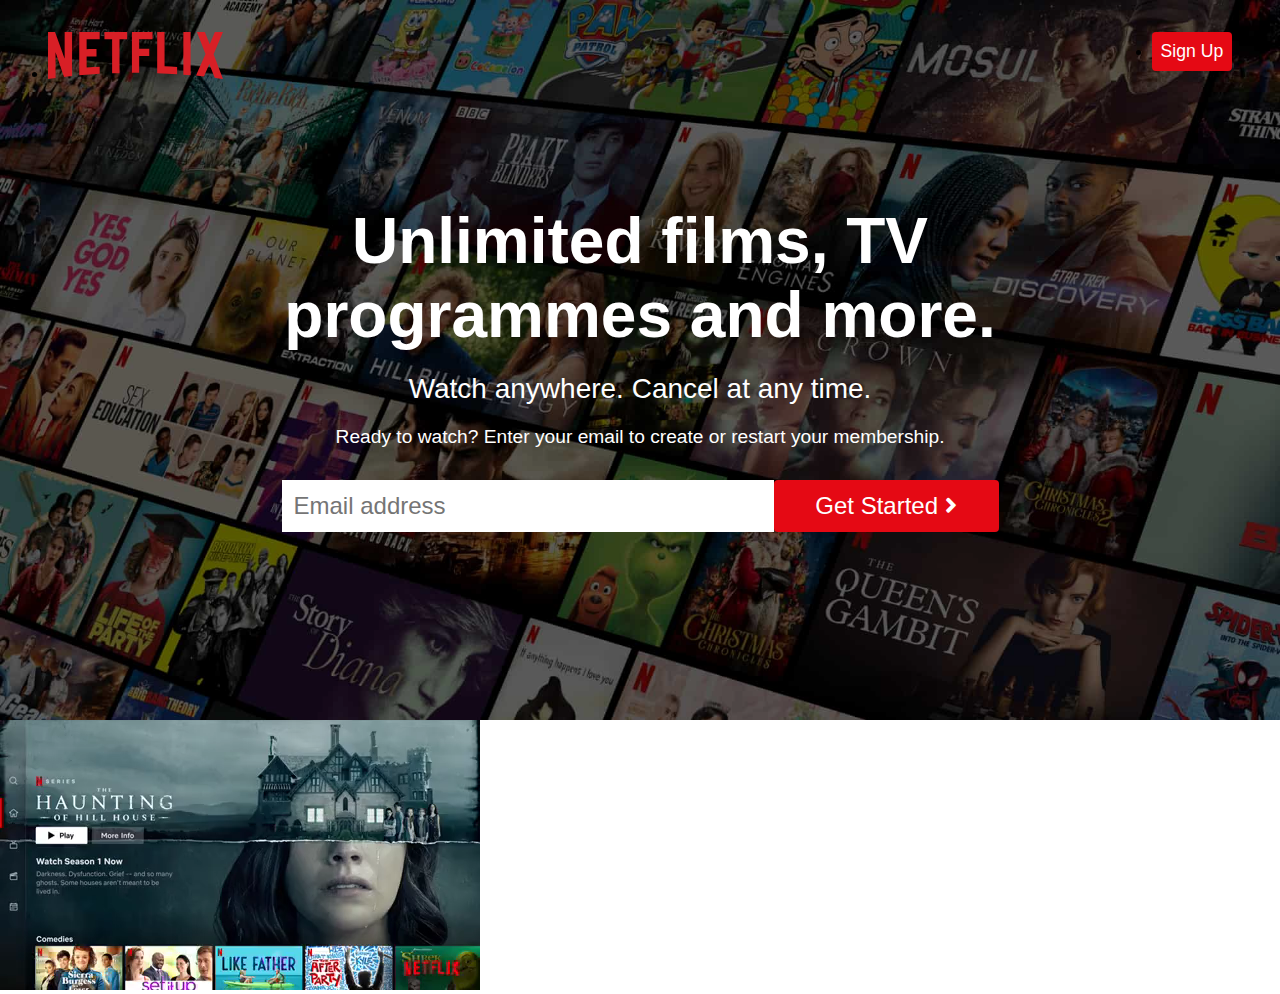
==== index.html @ 3d496742 "video half-half section started, nav style finished" ====
<!DOCTYPE html>
<html lang="en">
<head>
    <meta charset="UTF-8">
    <meta name="viewport" content="width=device-width, initial-scale=1.0">
    <title>Document</title>
    <link rel="stylesheet" href="./css/main.css">
    <link rel="stylesheet" href="./assets/fonts/all.min.css">
</head>
<body>
    <section class="hero-container">
        <div class="desktop-nav">
            <ul class="nav-ul">
                <li class="nav-li"><img class="nav-logo" src="./assets/svgs/netflix-svg.svg"/></li>
                <li class="nav-li"><button class="nav-signUp">Sign Up</button></li>
            </ul>
        </div>
        <div class="hero-content">
            <h1>Unlimited films, TV programmes and more.</h1>
    
            <p class="hero-p">Watch anywhere. Cancel at any time.</p>

            <p>Ready to watch? Enter your email to create or restart your membership.</p>
            <form action="" method="get" id="signup-form">
                <input type="email" name="signUpemail" id="signup-email" placeholder="Email address">
                <button class="signUp-btn">Get Started <i class="fas fa-angle-right"></i></button>
            </form>
            </div>
        <div class="hero-background-filter"></div>
    </section>

    <section class="half-half">
        <div class="copy-half"></div>
        <div class="video-half">
            <video autoplay>
                <source src="./assets/videos/prev-vid1.m4v" type="">
            </video>
        </div>
    </section>
    <script src="./js/main.js"></script>
    
</body>
</html>
---- css/main.css ----
body {
    margin: 0; 
    padding: 0;
    font-family: sans-serif;
}
h1 {
    font-size: 4rem;
    margin: .25em 0em;
}

p {
    font-size: 1.2rem;
    margin: .5em 0em;
}
.desktop-nav {
    z-index: 1;
    width: 100%;
    top: 0;
    position: absolute;
}
.nav-ul {
    display: flex;
    justify-content: space-between;
    align-items: stretch;
    padding: 1em 3em;
}
.nav-logo {
    width: 175px;
}
.nav-signUp {
    transition: all .1s ease-in;
    background-color: #e50914;
    border: none;
    color: white;
    font-size: 1.1rem;
    padding: .5em .5em;
    border-radius: 4px;
}
.hero-p {
    font-size: 1.75rem;
    margin: .75em 0em;
}
.hero-container {
    width: 100%;
    min-height: 80vh;
    display: flex;
    justify-content: center;
    align-items: center;
    background-image: url('../assets/hero-bg.jpg');
    background-size: cover;
    flex-direction: column;
}
.hero-content {
    z-index: 1;
    color: white;
    max-width: 900px;
    width: 80vw;
    text-align: center;
}
.hero-background-filter {
    background: rgb(0 0 0 / 53%);
    display: block;
    position: absolute;
    width: 100%;
    height: 80vh;
    z-index: 0;
}
#signup-form {
    margin-top: 2em;
    display: flex;
    justify-content: center;
    align-items: stretch;
    text-transform: uppercase;
}
#signup-email{
    width: 52%;
    border: none;
    font-size: 1.5rem;
    padding: .5em .5em;
}
.signUp-btn {
    transition: all .1s ease-in;
    font-size: 1.5rem;
    background-color: #e50914;
    border: none;
    color: white;
    width: 25%;
    border-radius: 4px;
}
.signUp-btn:hover {
    background-color: #f40612;
}
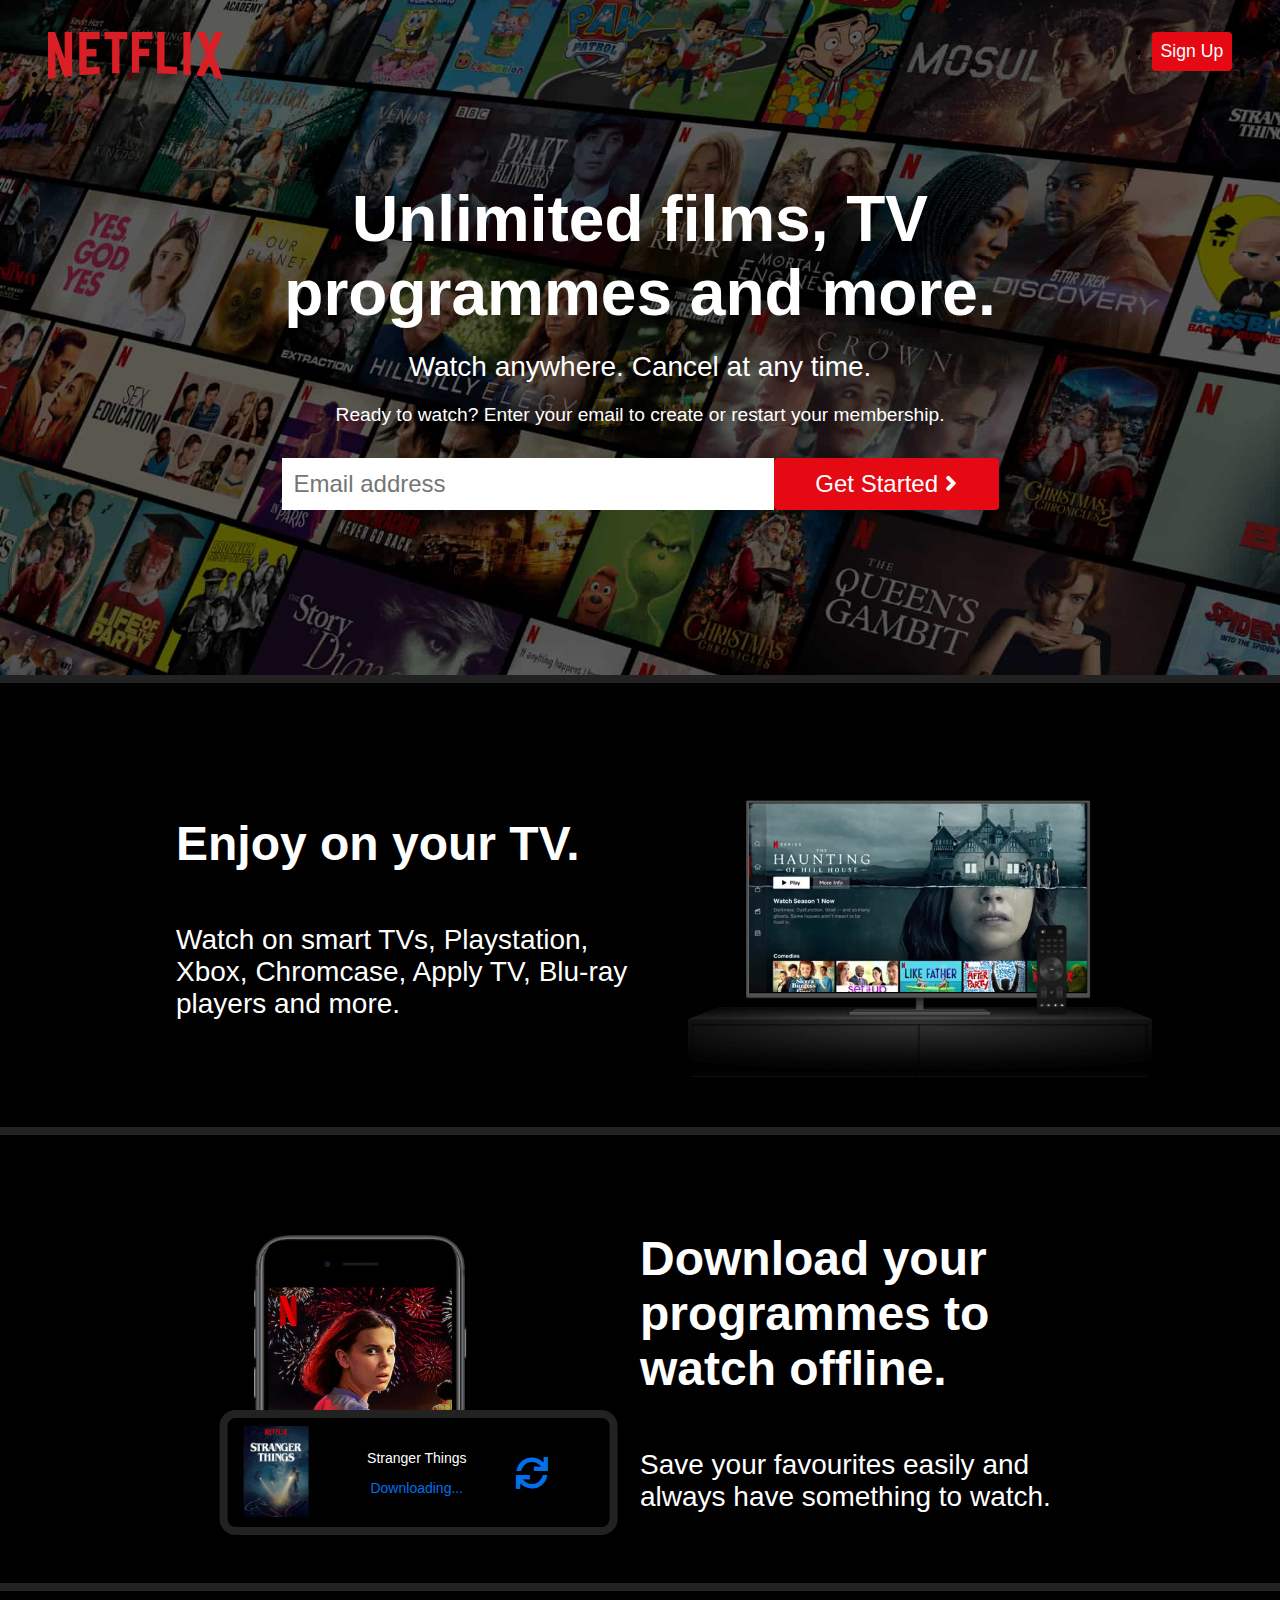
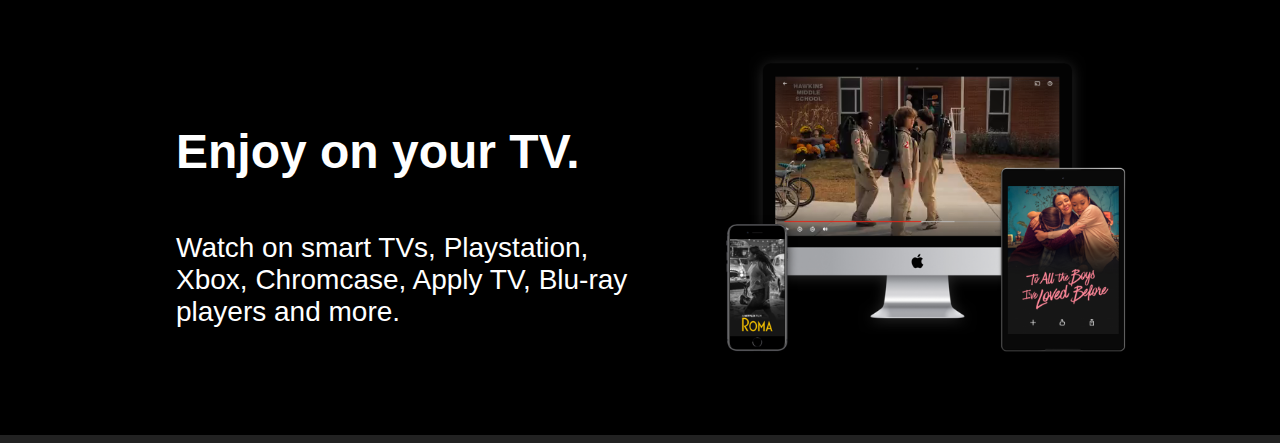
==== commit 5b97258f: "half and half section added with basic styling for desktop, main 3 body sections completed" ====
--- a/index.html
+++ b/index.html
@@ -30,11 +30,65 @@
     </section>
 
     <section class="half-half">
-        <div class="copy-half"></div>
-        <div class="video-half">
-            <video autoplay>
-                <source src="./assets/videos/prev-vid1.m4v" type="">
-            </video>
+        <div class="half-half-wrapper">
+            <div class="copy-half">
+                <h2 class="copyHeader">Enjoy on your TV.</h2>
+               <p class="copyHalf"> Watch on smart TVs, Playstation, Xbox, Chromcase, Apply TV, Blu-ray players and more.</p>
+            </div>
+            <div class="video-half">
+                
+                <img class="halfImage" src="assets/pngs/tv-frame.png" />
+               <div class="video-wrap">
+                <video autoplay muted loop class="halfVideo">
+                    <source src="./assets/videos/prev-vid1.m4v" type="">
+                </video>
+               </div>
+                
+            </div>
+        </div>
+    </section>
+
+    <section class="half-half">
+        <div class="half-half-wrapper">
+            <div class="mobile-half">
+                <img class="showThumbnail" src="./assets/jpegs/mobile-teaser.jpg"/>
+                <div class="showDownloadBox">
+                    <div class="dlThumb">
+                        <img class="downloadThumbnail" src="./assets/pngs/boxshot.png"/>
+                    </div>
+                    <div class="show-progress">
+                        <p class="dlText">Stranger Things</p>
+                        <p class="dlText">Downloading...</p>
+                    </div>
+                    <div class="loader">
+                        <i class="fas fa-sync fa-spin"></i>
+                    </div>
+                </div>
+            </div>
+            <div class="copy-half">
+                <h2 class="copyHeader">Download your programmes to watch offline.</h2>
+               <p class="copyHalf"> Save your favourites easily and always have something to watch.</p>
+            </div>
+           
+        </div>
+    </section>
+
+    <section class="half-half">
+        <div class="half-half-wrapper">
+            <div class="copy-half">
+                <h2 class="copyHeader">Enjoy on your TV.</h2>
+               <p class="copyHalf"> Watch on smart TVs, Playstation, Xbox, Chromcase, Apply TV, Blu-ray players and more.</p>
+            </div>
+            <div class="video-half">
+                
+                <img class="prev-halfimg " src="./assets/pngs/strangerthings-frame.png" />
+               <div class="video-wrap">
+                <video autoplay muted loop class="prevHalfVideo">
+                    <source src="./assets/videos/strangerThings-prev.m4v" type="">
+                </video>
+               </div>
+                
+            </div>
         </div>
     </section>
     <script src="./js/main.js"></script>
--- a/css/main.css
+++ b/css/main.css
@@ -42,13 +42,15 @@
 }
 .hero-container {
     width: 100%;
-    min-height: 80vh;
+    min-height: 75vh;
     display: flex;
     justify-content: center;
     align-items: center;
     background-image: url('../assets/hero-bg.jpg');
     background-size: cover;
     flex-direction: column;
+    position: relative;
+    border-bottom: 8px solid #222;
 }
 .hero-content {
     z-index: 1;
@@ -62,7 +64,7 @@
     display: block;
     position: absolute;
     width: 100%;
-    height: 80vh;
+    height: 75vh;
     z-index: 0;
 }
 #signup-form {
@@ -89,4 +91,127 @@
 }
 .signUp-btn:hover {
     background-color: #f40612;
+}
+
+.half-half {
+    background: #000000;
+    color: white;
+    display: flex;
+    flex-direction: row;
+    justify-content: center;
+    position: relative;
+    border-bottom: 8px solid #222;
+    padding-top: 3em;
+    padding-bottom: 3em;
+}
+.half-half-wrapper{
+    max-width: 1400px;
+    display: flex;
+    width: 80vw;
+} 
+.copy-half {
+    width: 50%;
+    display: flex;
+    justify-content: center;
+    flex-direction: column;
+    padding: 0em 3em;
+}
+.copyHeader {
+    font-size: 3rem;
+}
+.copyHalf {
+    font-size: 1.75rem;
+}
+.video-half {
+    width: 50%;
+    display: block;
+    position: relative;
+    z-index: 5;
+}
+.halfVideo {
+    display: block;
+    position: absolute;
+    bottom: 25%;
+    width: 73%;
+    right: 14%;
+    z-index: -1;
+}
+.halfImage {
+    display: block;
+    z-index: 5;
+    max-width: 100%;
+    height: auto;
+    border: 0;
+}
+
+.mobile-half {
+    width: 50%;
+    position: relative;
+}
+.showThumbnail {
+    max-width: 100%;
+    height: auto;
+}
+.showDownloadBox {
+    position: absolute;
+    background-color: #000000;
+    border: 8px solid #222;
+    border-radius: 16px;
+    bottom: 0;
+    width: 50%;
+    max-height: 120px;
+    transform: translateX(23%);
+    padding: 1em 2em;
+    display: flex;
+    font-size: 0.5rem;
+    min-width: 350px;
+}
+.downloadThumbnail {
+    width: 65px;
+}
+.dlThumb {
+
+}
+.dlText {
+    font-size: 1.75em;
+}
+.dlText:nth-child(2){
+    color: #0070e8;
+}
+.dlThumb {
+    width: 33%;
+}
+.show-progress {
+    width: 33%;
+    display: flex;
+    justify-content: center;
+    align-items: center;
+    flex-direction: column;
+}
+.loader{
+    width: 33%;
+    display: flex;
+    justify-content: center;
+    align-items: center;
+    font-size: 4em;
+    color: #0070e8;
+}
+
+.prev-halfimg {
+    display: block;
+    z-index: 5;
+    max-width: 100%;
+    height: auto;
+    border: 0;
+}
+.prev-video-wrap {
+
+}
+.prevHalfVideo {
+    display: block;
+    position: absolute;
+    bottom: 42%;
+    width: 65%;
+    right: 18%;
+    z-index: -1;
 }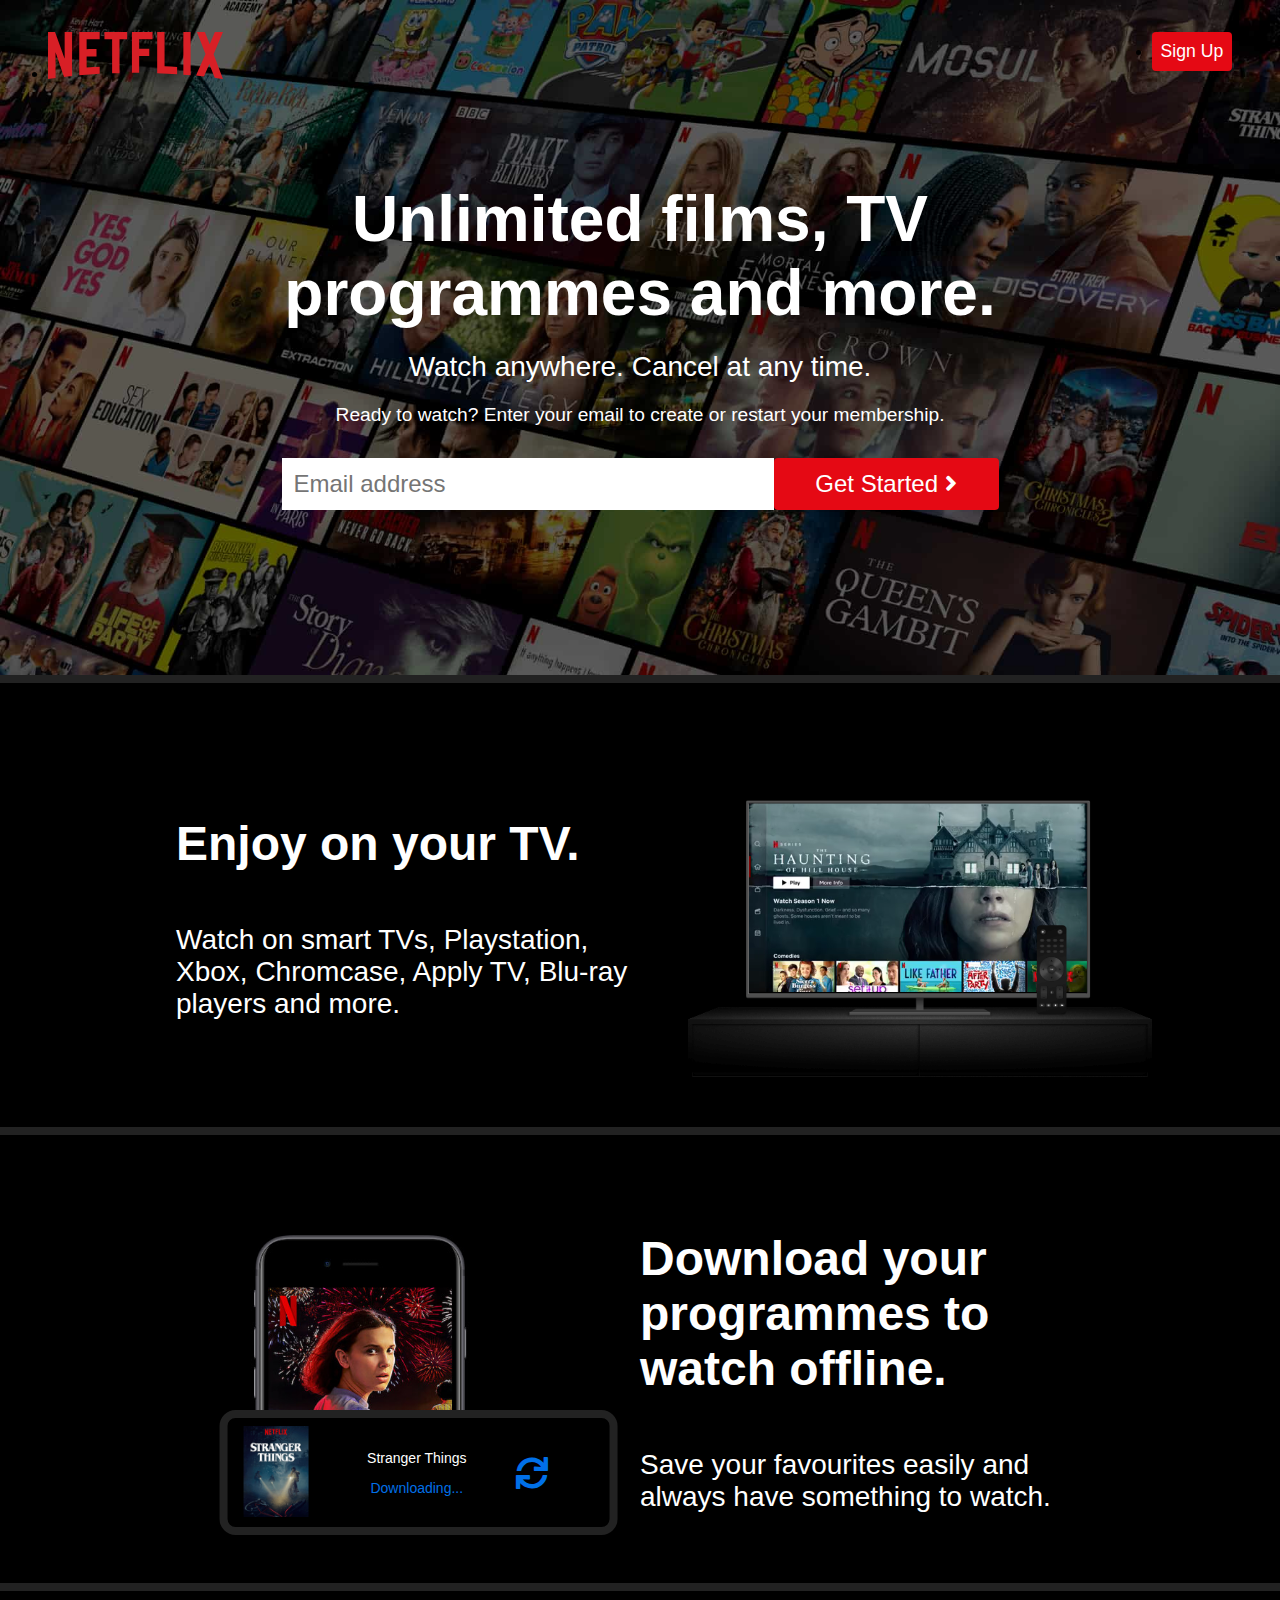
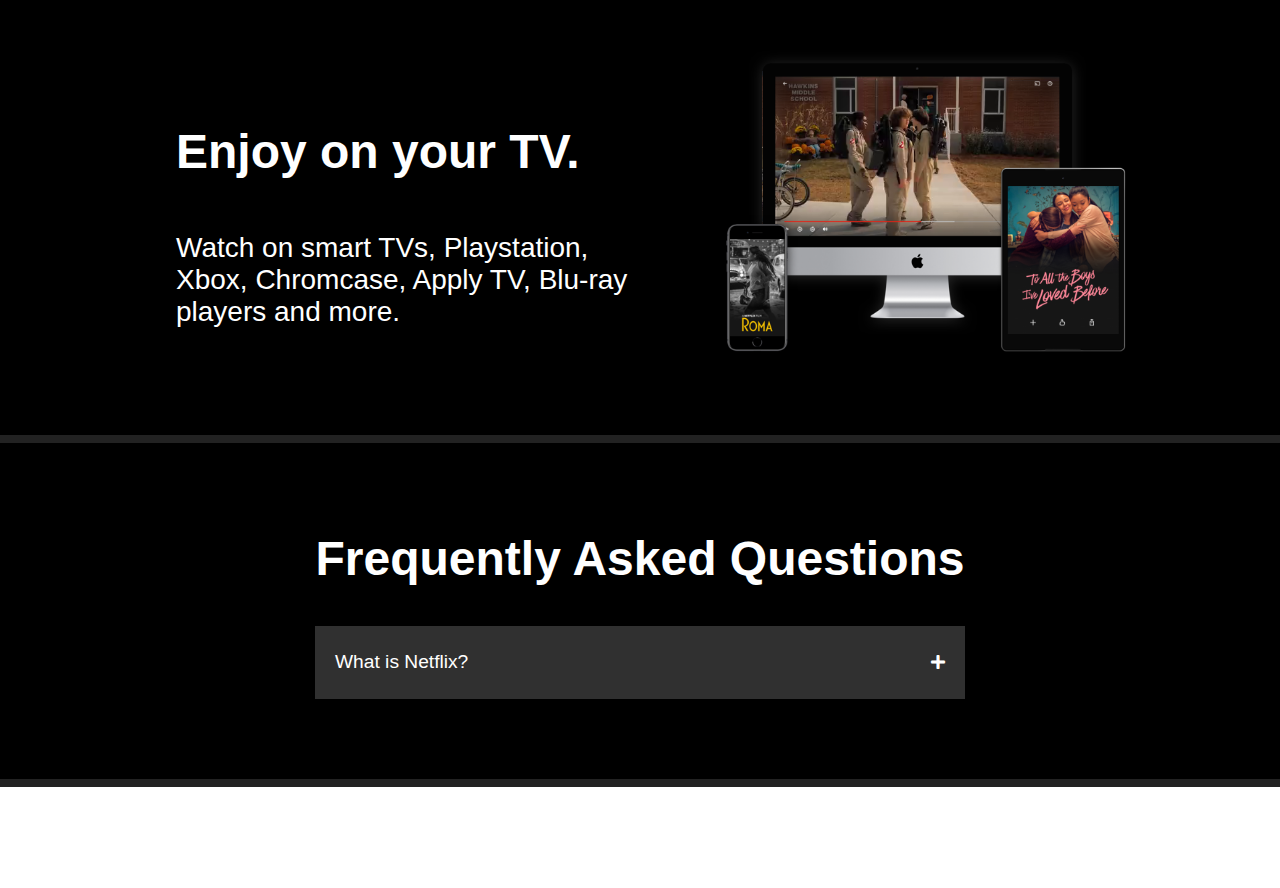
==== commit 0f45662f: "added FAQ section, starting toggle work" ====
--- a/index.html
+++ b/index.html
@@ -91,6 +91,26 @@
             </div>
         </div>
     </section>
+
+
+    <section class="faq">
+    <div class="faq-wrapper">
+      <h2 class="faqTitle">Frequently Asked Questions</h2>  
+      <div class="faqToggles">
+          <div class="toggle">
+              <div class="toggle-title">
+                  <p>What is Netflix?</p>
+                  <i class="fas fa-plus"></i>
+              </div>
+              <div class="toggle-info">
+                <p>Netflix is a streaming service that offers a wide variety of award-winning TV programmes, films, anime, documentaries and more – on thousands of internet-connected devices.</p>
+
+                <p> You can watch as much as you want, whenever you want, without a single advert – all for one low monthly price. There's always something new to discover, and new TV programmes and films are added every week!</p>
+              </div>
+          </div>
+      </div>
+    </div>
+    </section>
     <script src="./js/main.js"></script>
     
 </body>
--- a/css/main.css
+++ b/css/main.css
@@ -212,6 +212,52 @@
     position: absolute;
     bottom: 42%;
     width: 65%;
-    right: 18%;
+    right: 19%;
     z-index: -1;
+}
+
+.faq-wrapper {
+    max-width: 1400px;
+    width: 80vw;
+    display: flex;
+    flex-direction: column;
+    justify-content: center;
+    align-items: center;
+}
+
+.faq {
+    background: #000000;
+    color: white;
+    display: flex;
+    flex-direction: column;
+    justify-content: center;
+    align-items: center;
+    position: relative;
+    border-bottom: 8px solid #222;
+    padding-top: 3em;
+    padding-bottom: 3em;
+}
+.faqTitle{
+    font-size: 3em;
+    text-align: center;
+}
+.faqToggles {
+    width: 650px;
+}
+.toggle-title {
+    background-color: #303030;
+    display: flex;
+    justify-content: space-between;
+    padding: 1em 1.25em;
+    align-items: center;
+}
+.toggle-info {
+    background-color: #303030;
+    padding: 1em 2em;
+    height: 0;
+    opacity: 0;
+}
+.visible-toggle {
+    height: 100%;
+    opacity: 1;
 }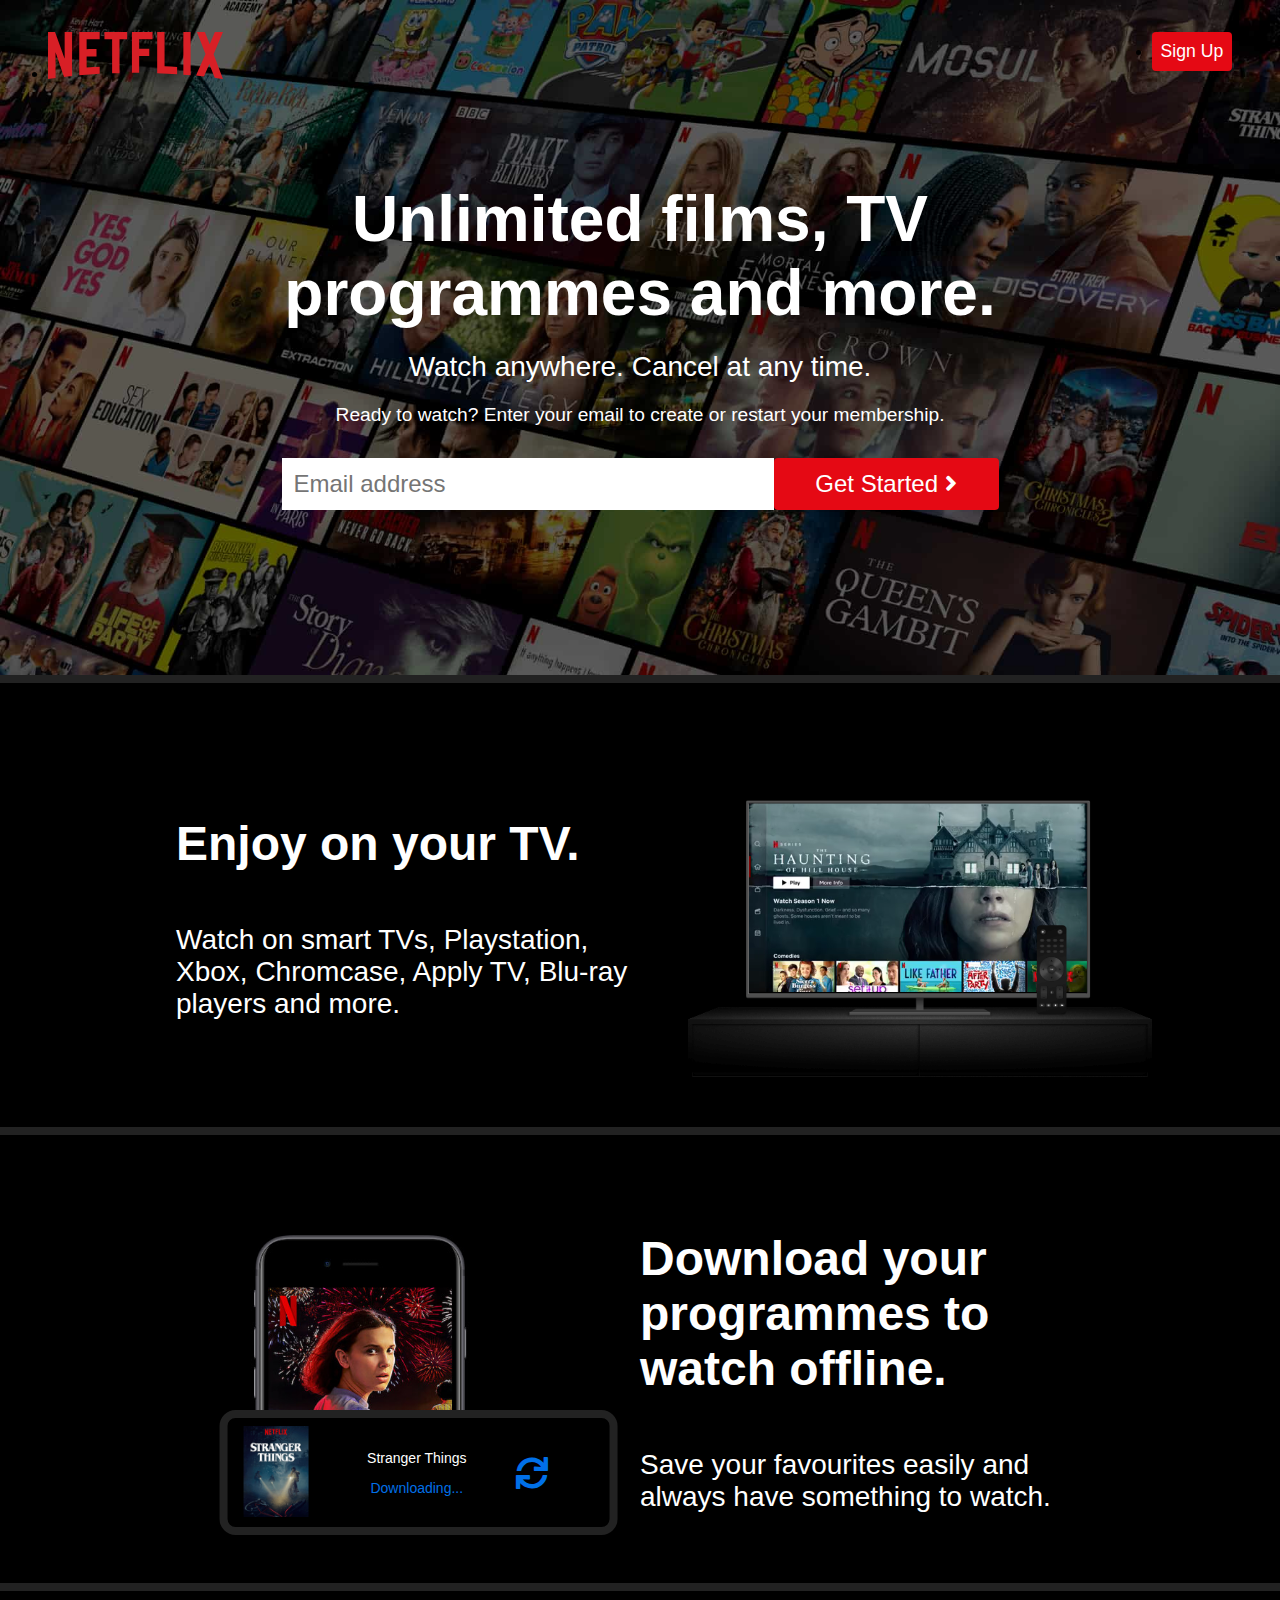
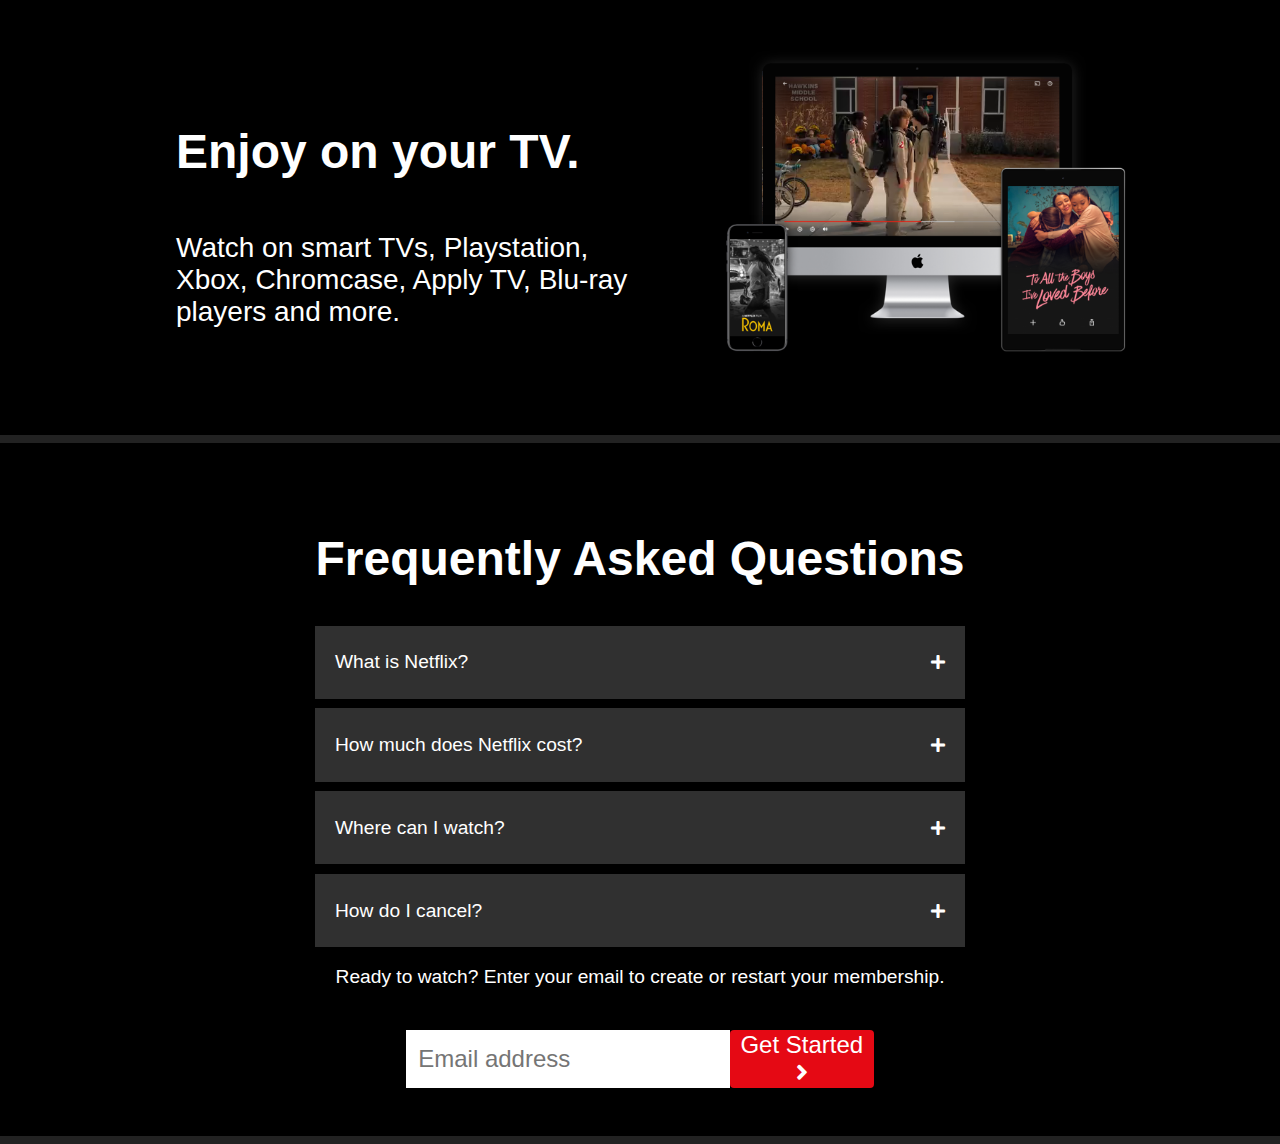
==== commit 8eddb857: "faq section completed with basic css transitions, will get to js at later date." ====
--- a/index.html
+++ b/index.html
@@ -97,19 +97,58 @@
     <div class="faq-wrapper">
       <h2 class="faqTitle">Frequently Asked Questions</h2>  
       <div class="faqToggles">
-          <div class="toggle">
-              <div class="toggle-title">
-                  <p>What is Netflix?</p>
-                  <i class="fas fa-plus"></i>
-              </div>
-              <div class="toggle-info">
-                <p>Netflix is a streaming service that offers a wide variety of award-winning TV programmes, films, anime, documentaries and more – on thousands of internet-connected devices.</p>
+        <div class="toggle">
+            <div class="toggle-title">
+                <p>What is Netflix?</p>
+                <i class="fas fa-plus"></i>
+            </div>
+            <div class="toggle-info" >
+            <p>Netflix is a streaming service that offers a wide variety of award-winning TV programmes, films, anime, documentaries and more – on thousands of internet-connected devices.</p>
 
-                <p> You can watch as much as you want, whenever you want, without a single advert – all for one low monthly price. There's always something new to discover, and new TV programmes and films are added every week!</p>
-              </div>
-          </div>
+            <p> You can watch as much as you want, whenever you want, without a single advert – all for one low monthly price. There's always something new to discover, and new TV programmes and films are added every week!</p>
+            </div>
+        </div>
+
+        <div class="toggle">
+            <div class="toggle-title">
+                <p>How much does Netflix cost?</p>
+                <i class="fas fa-plus"></i>
+            </div>
+            <div class="toggle-info">
+              <p>Watch Netflix on your smartphone, tablet, smart TV, laptop or streaming device, all for one fixed monthly fee. Plans range from £5.99 to £11.99 a month. No extra costs, no contracts.</p>
+            </div>
+        </div>
+
+        <div class="toggle">
+            <div class="toggle-title">
+                <p>Where can I watch?</p>
+                <i class="fas fa-plus"></i>
+            </div>
+            <div class="toggle-info">
+                <p>Watch anywhere, anytime, on an unlimited number of devices. Sign in with your Netflix account to watch instantly on the web at netflix.com from your personal computer or on any internet-connected device that offers the Netflix app, including smart TVs, smartphones, tablets, streaming media players and game consoles.</p>
+
+                <p>You can also download your favourite programmes with the iOS, Android, or Windows 10 app. Use downloads to watch while you're on the go and without an internet connection. Take Netflix with you anywhere.</p>
+            </div>
+        </div>
+
+        <div class="toggle">
+            <div class="toggle-title">
+                <p>How do I cancel?</p>
+                <i class="fas fa-plus"></i>
+            </div>
+            <div class="toggle-info">
+                <p>Netflix is flexible. There are no annoying contracts and no commitments. You can easily cancel your account online in two clicks. There are no cancellation fees – start or stop your account at any time.</p>
+            </div>
+        </div>
       </div>
+
+      
     </div>
+    <p>Ready to watch? Enter your email to create or restart your membership.</p>
+      <form action="" method="get" id="post-signupForm">
+            <input type="email" name="signUpemail" id="signup-email" placeholder="Email address">
+            <button class="signUp-btn">Get Started <i class="fas fa-angle-right"></i></button>
+      </form>
     </section>
     <script src="./js/main.js"></script>
     
--- a/css/main.css
+++ b/css/main.css
@@ -252,12 +252,22 @@
     align-items: center;
 }
 .toggle-info {
+    transition: all .3s ease;
     background-color: #303030;
-    padding: 1em 2em;
     height: 0;
     opacity: 0;
 }
-.visible-toggle {
+.toggle:hover>.toggle-info {
     height: 100%;
     opacity: 1;
+    margin-bottom: 5em;
+    padding: 1em 2em
+}
+#post-signupForm {
+    margin-top: 2em;
+    display: flex;
+    justify-content: center;
+    align-items: stretch;
+    width:45%;
+    text-transform: uppercase;
 }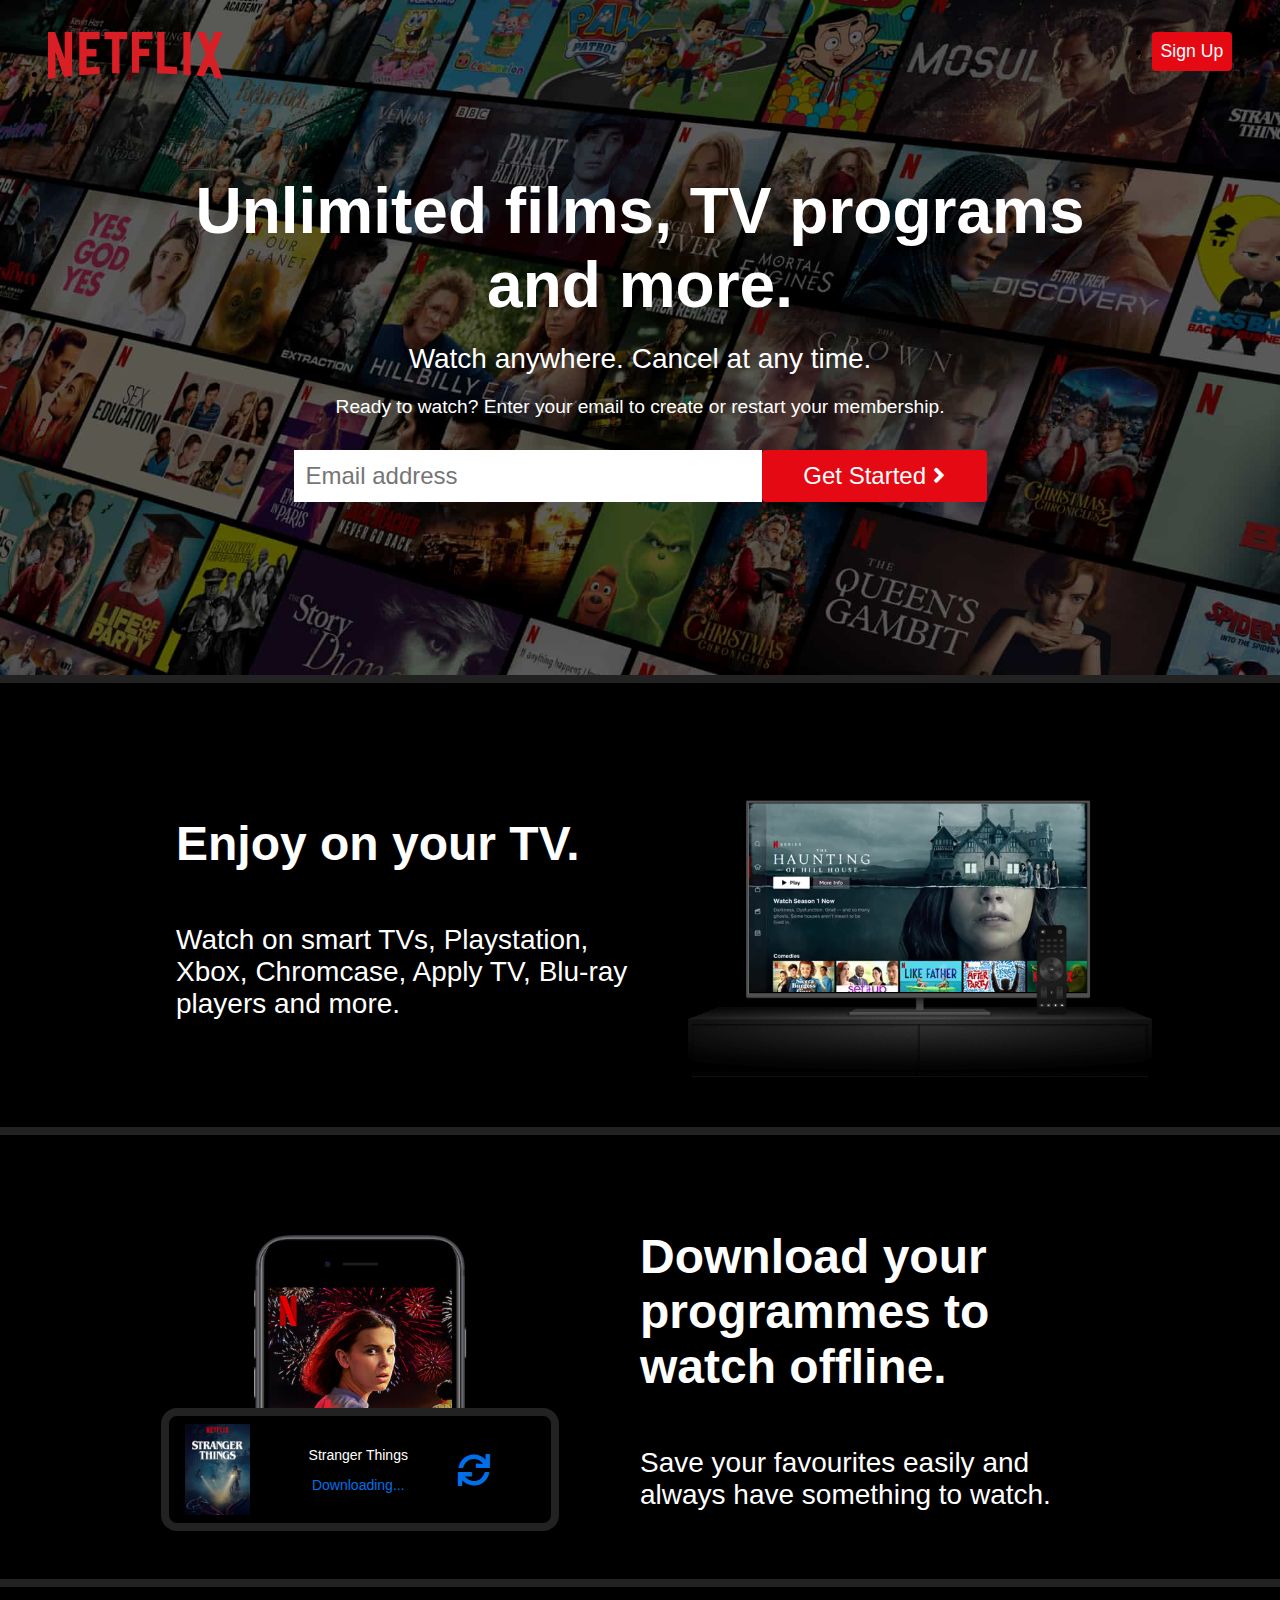
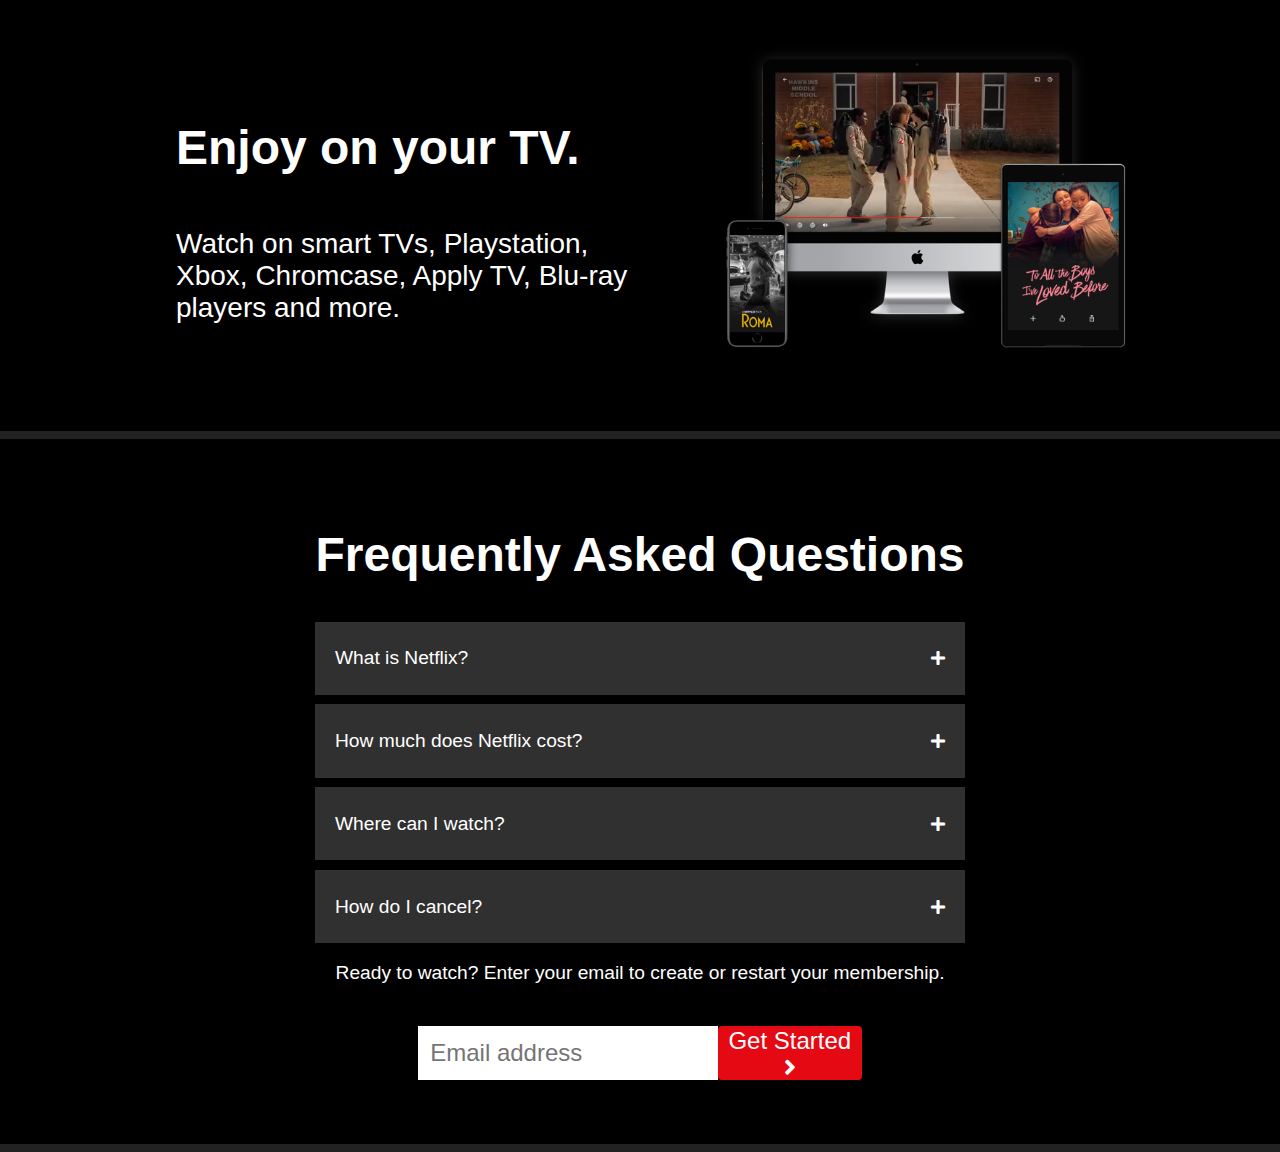
==== commit d3bdf724: "changes to index for media queries" ====
--- a/index.html
+++ b/index.html
@@ -1,10 +1,11 @@
-<!DOCTYPE html>
+
 <html lang="en">
 <head>
-    <meta charset="UTF-8">
-    <meta name="viewport" content="width=device-width, initial-scale=1.0">
+    
+    <meta name="viewport" content="width=device-width, initial-scale=1">
     <title>Document</title>
     <link rel="stylesheet" href="./css/main.css">
+    <link rel="stylesheet" href="./css/MediaQueries.css">
     <link rel="stylesheet" href="./assets/fonts/all.min.css">
 </head>
 <body>
@@ -16,7 +17,7 @@
             </ul>
         </div>
         <div class="hero-content">
-            <h1>Unlimited films, TV programmes and more.</h1>
+            <h1>Unlimited films, TV progr<wbr>ams and more.</h1>
     
             <p class="hero-p">Watch anywhere. Cancel at any time.</p>
 
--- a/css/main.css
+++ b/css/main.css
@@ -147,6 +147,8 @@
 .mobile-half {
     width: 50%;
     position: relative;
+    display: flex;
+    justify-content: center;
 }
 .showThumbnail {
     max-width: 100%;
@@ -160,7 +162,6 @@
     bottom: 0;
     width: 50%;
     max-height: 120px;
-    transform: translateX(23%);
     padding: 1em 2em;
     display: flex;
     font-size: 0.5rem;
@@ -169,9 +170,7 @@
 .downloadThumbnail {
     width: 65px;
 }
-.dlThumb {
-
-}
+
 .dlText {
     font-size: 1.75em;
 }
@@ -204,9 +203,7 @@
     height: auto;
     border: 0;
 }
-.prev-video-wrap {
-
-}
+
 .prevHalfVideo {
     display: block;
     position: absolute;
--- a/css/MediaQueries.css
+++ b/css/MediaQueries.css
@@ -0,0 +1,44 @@
+@media screen and (max-width:47.938em) {
+    .half-half-wrapper {
+        flex-direction: column;
+    }
+    .copy-half {
+        width: 100%;
+        padding: 2em 0em;
+    }
+    .video-half {
+        width: 100%;
+    }
+    .mobile-half {
+        width: 100%;
+    }
+    .faqToggles {
+        width: 100%;
+    }
+    .showDownloadBox {
+    display: none;
+    }
+}
+
+/* Tablet, Laptop, & Small Desktop */
+@media screen and (min-width:48em) and (max-width:63.938em) {
+.half-half-wrapper {
+    flex-direction: column;
+}
+.copy-half {
+    width: 100%;
+    padding: 2em 0em;
+}
+.video-half {
+    width: 100%;
+}
+.mobile-half {
+    width: 100%;
+}
+.faqToggles {width: 100%;}
+}
+
+/* iPad Pro & Similar */
+@media screen and (orientation:portrait) and (min-width:1024px) {
+
+}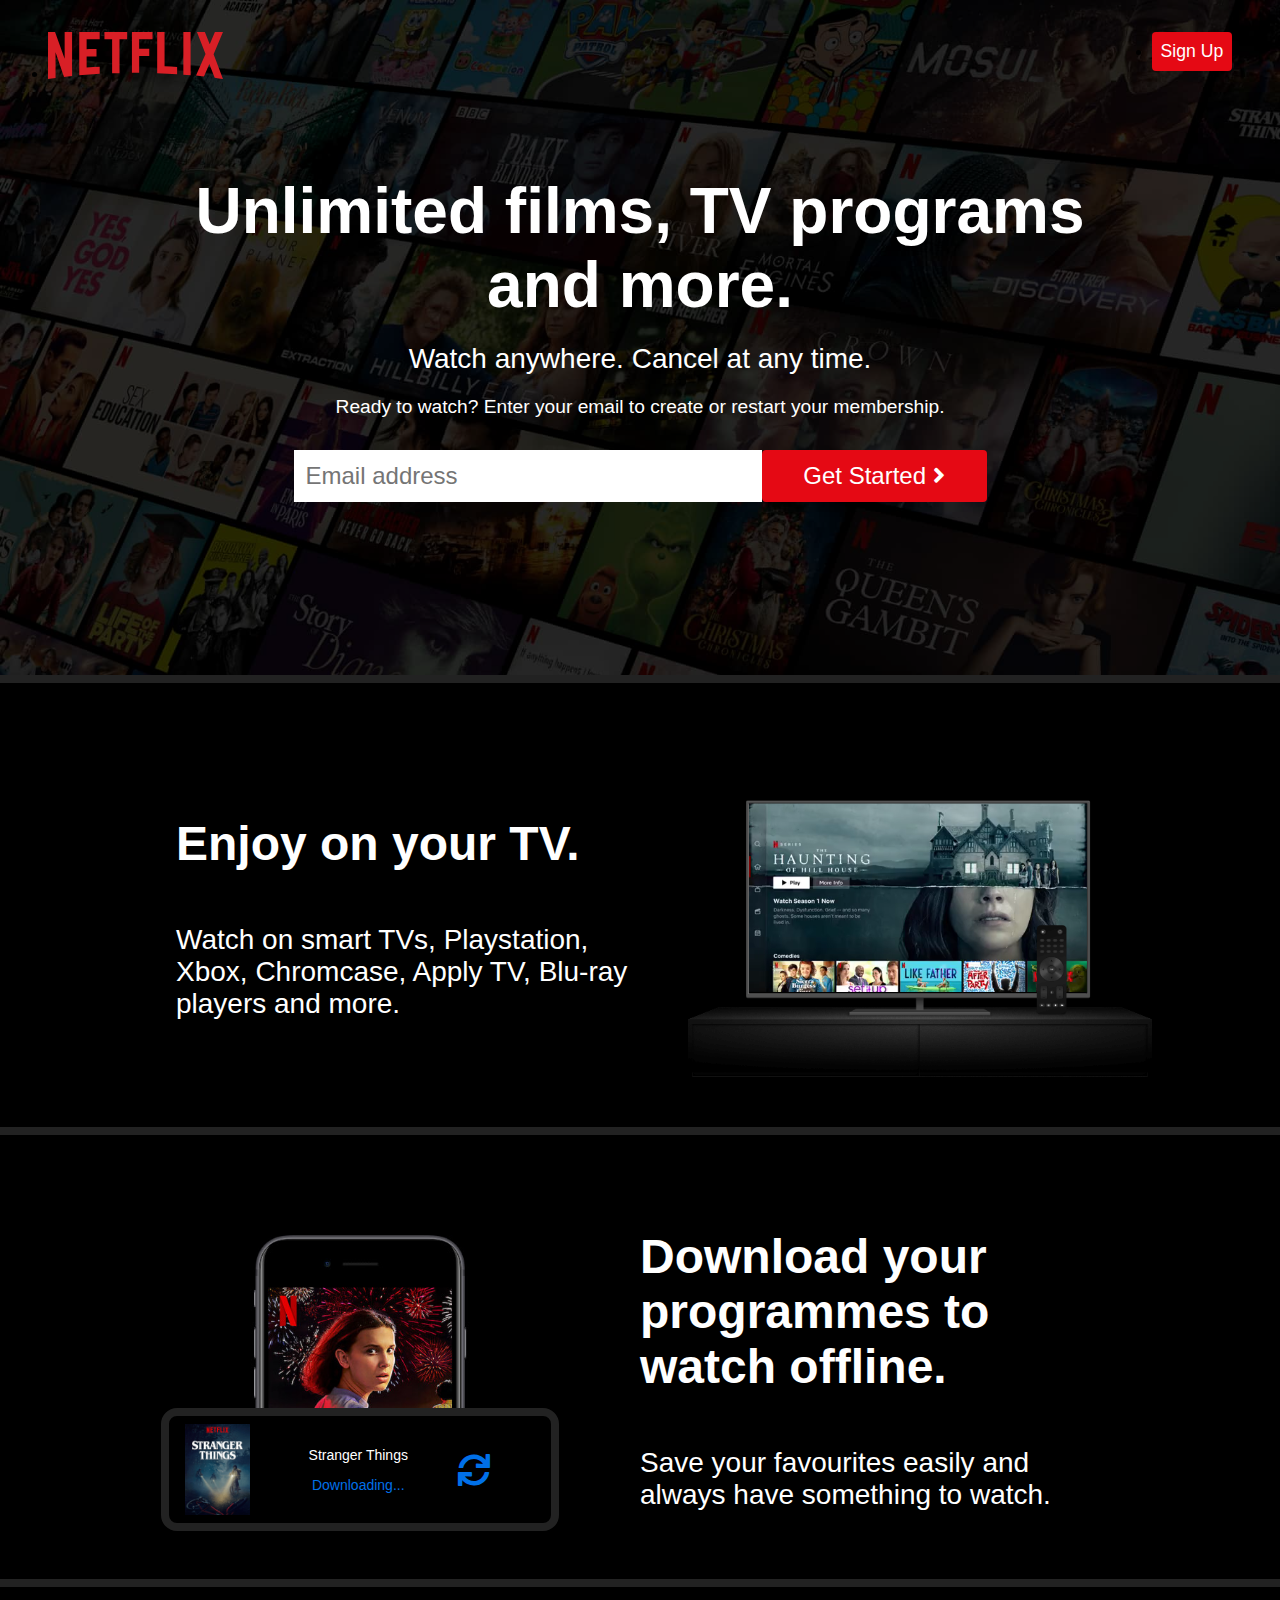
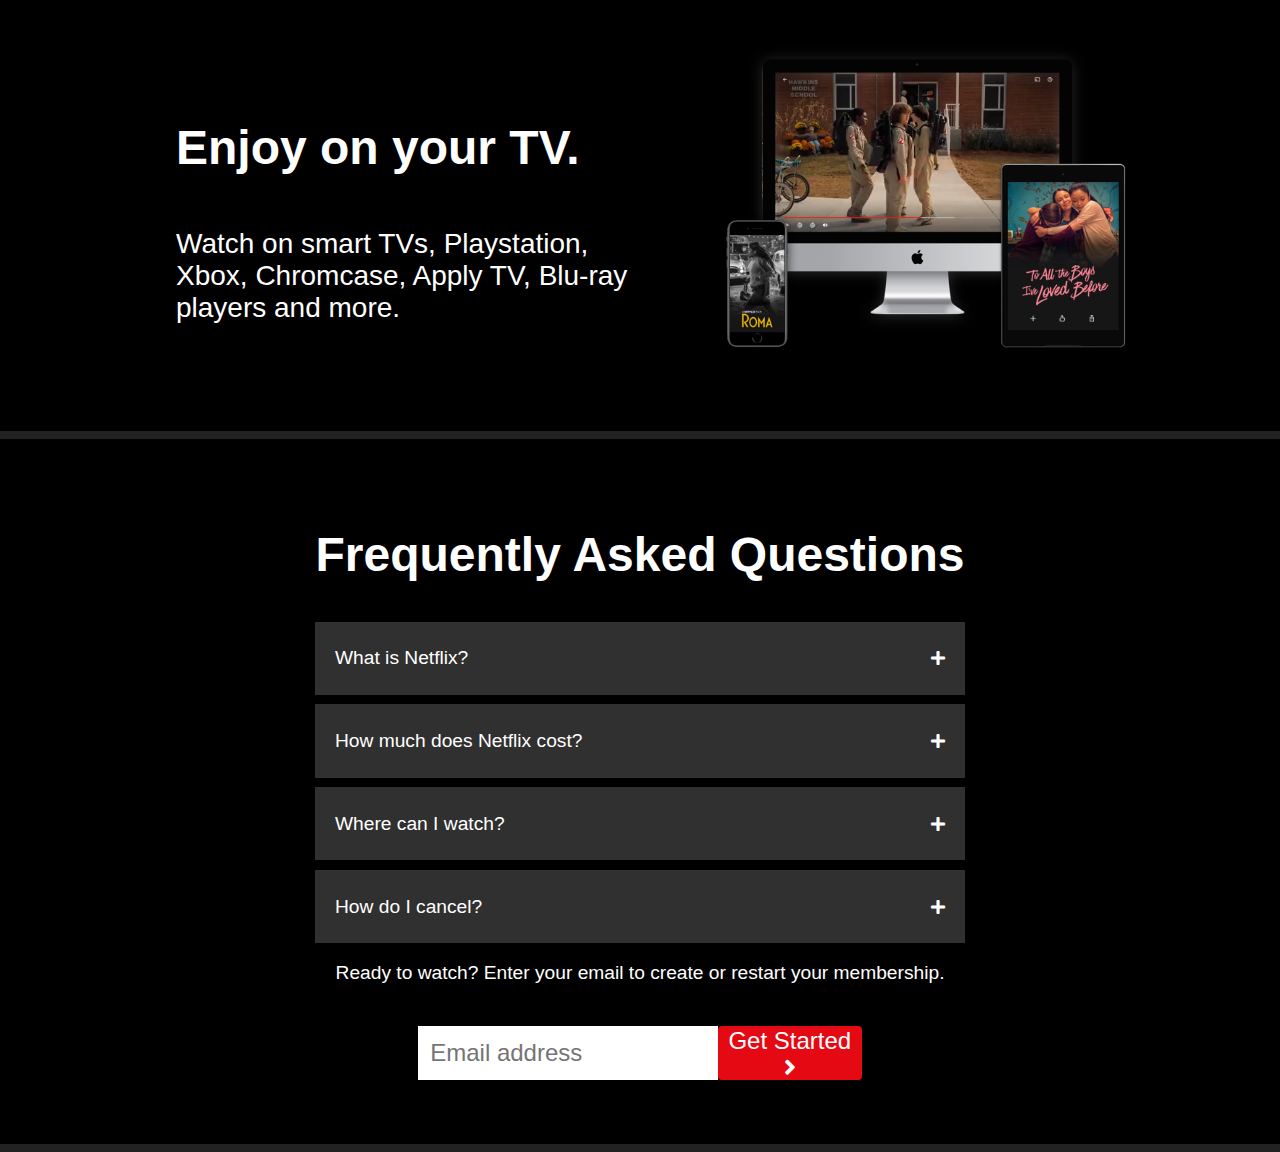
==== commit a4053060: "mobile hero fixed, some minor styling added" ====
--- a/index.html
+++ b/index.html
@@ -3,13 +3,14 @@
 <head>
     
     <meta name="viewport" content="width=device-width, initial-scale=1">
-    <title>Document</title>
+    <title>Netflix</title>
     <link rel="stylesheet" href="./css/main.css">
     <link rel="stylesheet" href="./css/MediaQueries.css">
     <link rel="stylesheet" href="./assets/fonts/all.min.css">
 </head>
 <body>
     <section class="hero-container">
+        
         <div class="desktop-nav">
             <ul class="nav-ul">
                 <li class="nav-li"><img class="nav-logo" src="./assets/svgs/netflix-svg.svg"/></li>
--- a/css/main.css
+++ b/css/main.css
@@ -60,7 +60,7 @@
     text-align: center;
 }
 .hero-background-filter {
-    background: rgb(0 0 0 / 53%);
+    background: rgb(0 0 0 / 0.8);
     display: block;
     position: absolute;
     width: 100%;
@@ -267,4 +267,4 @@
     align-items: stretch;
     width:45%;
     text-transform: uppercase;
-}+}
--- a/css/MediaQueries.css
+++ b/css/MediaQueries.css
@@ -1,4 +1,14 @@
 @media screen and (max-width:47.938em) {
+    h1 {
+        font-size: 2rem;
+    }
+    .hero-container {
+        padding-top: 5em;
+    }
+    .hero-background-filter {
+        height: 100%;
+    top: 0;
+    }
     .half-half-wrapper {
         flex-direction: column;
     }
@@ -17,6 +27,17 @@
     }
     .showDownloadBox {
     display: none;
+    }
+    #signup-form {
+        flex-direction: column;
+    }
+    #signup-email {
+        width: 100%;
+    }
+    .signUp-btn {
+        margin-top: 1em;
+        width: 100%;
+        padding: 1em 1em;
     }
 }
 
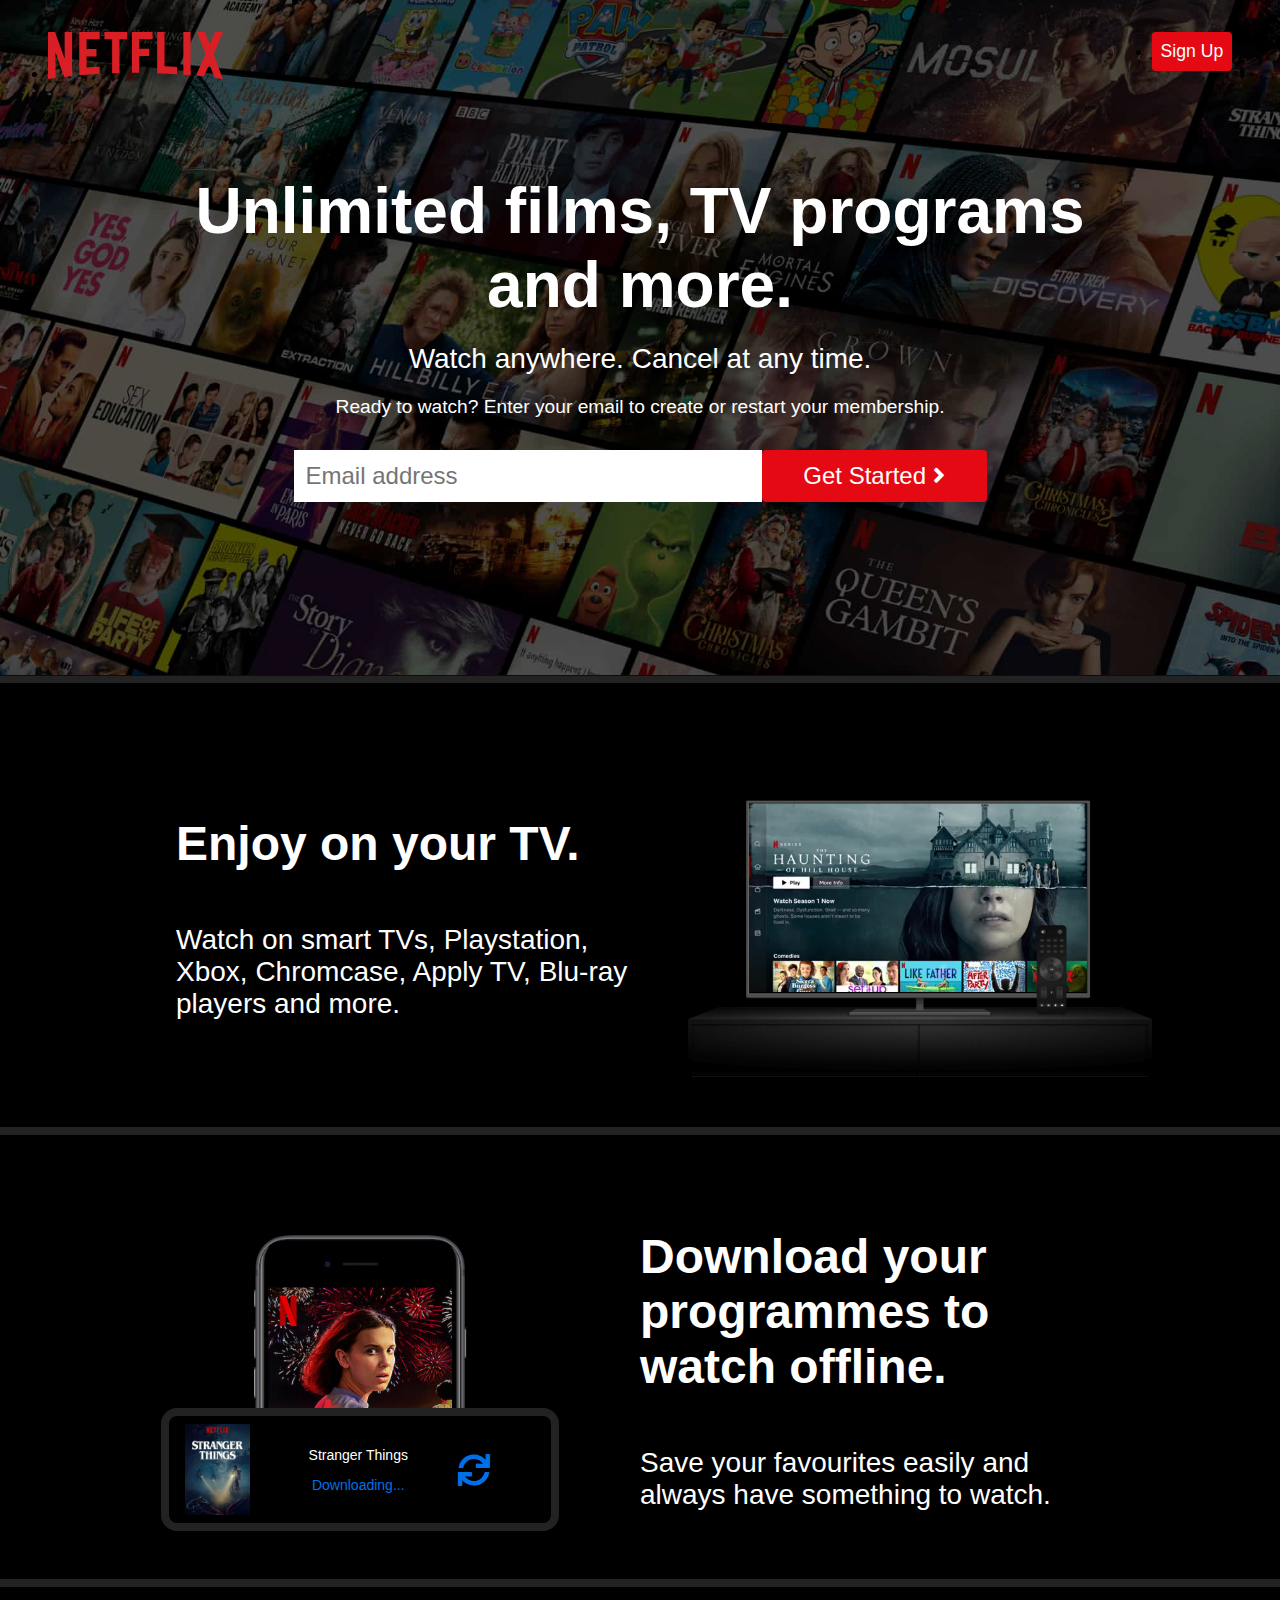
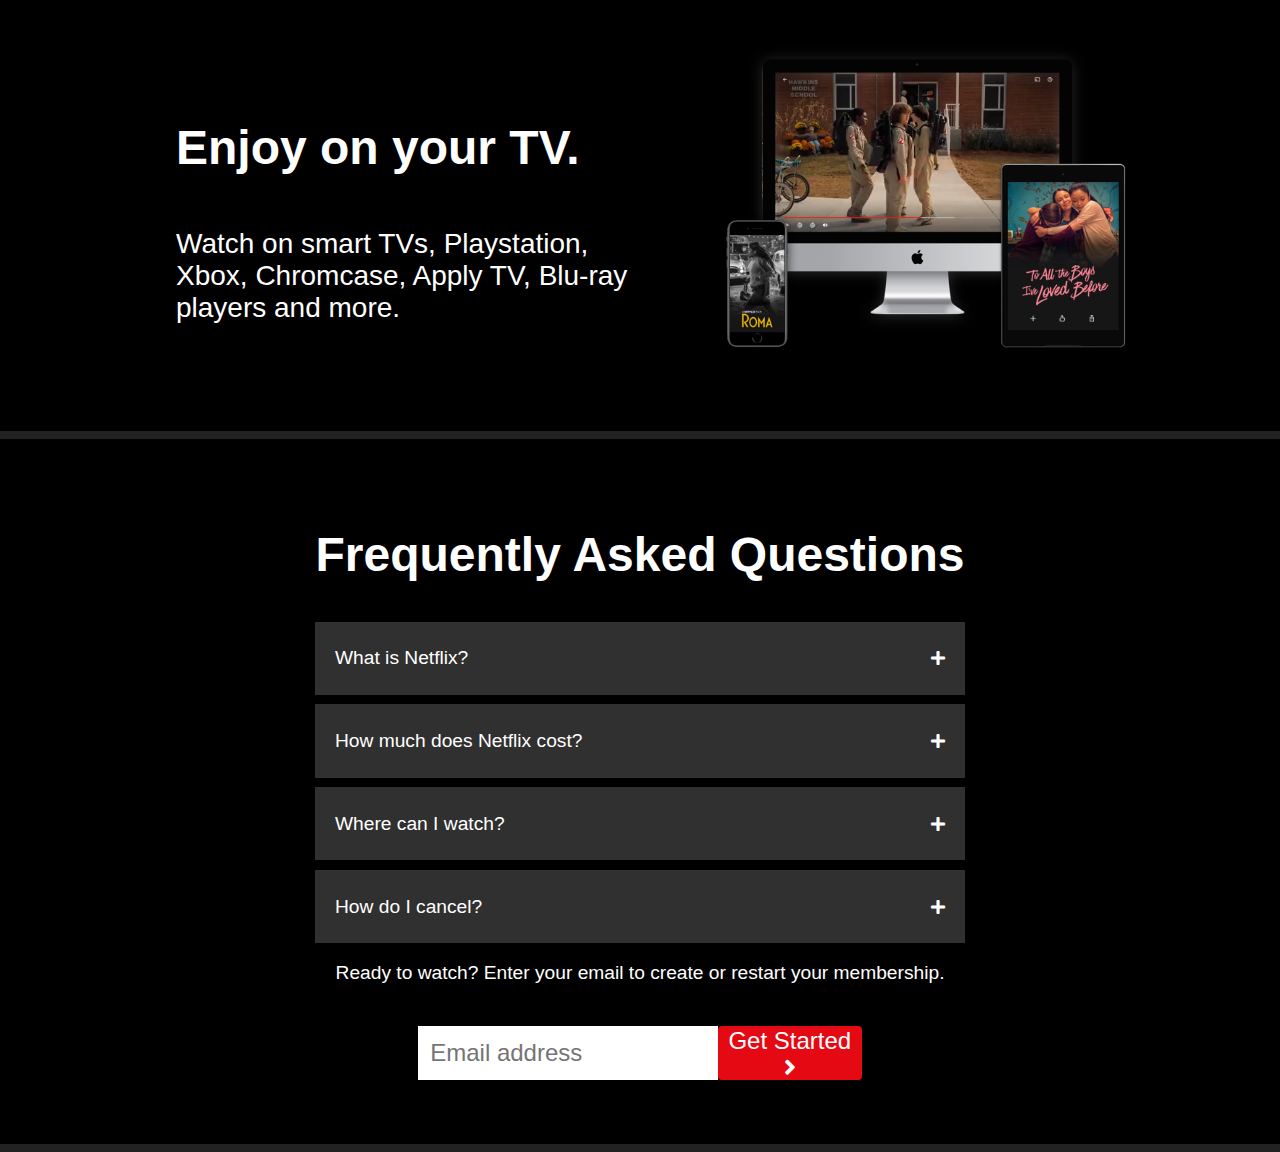
==== commit 2c91d63f: "added login page with some page style, will add more later to take through to main Netflix page" ====
--- a/index.html
+++ b/index.html
@@ -14,11 +14,11 @@
         <div class="desktop-nav">
             <ul class="nav-ul">
                 <li class="nav-li"><img class="nav-logo" src="./assets/svgs/netflix-svg.svg"/></li>
-                <li class="nav-li"><button class="nav-signUp">Sign Up</button></li>
+                <li class="nav-li"><button class="nav-signUp" onclick="window.location.href='/pages/login.html'">Sign Up</button></li>
             </ul>
         </div>
         <div class="hero-content">
-            <h1>Unlimited films, TV progr<wbr>ams and more.</h1>
+            <h1>Unlimited films, TV <wbr> programs and more.</h1>
     
             <p class="hero-p">Watch anywhere. Cancel at any time.</p>
 
--- a/css/main.css
+++ b/css/main.css
@@ -60,11 +60,11 @@
     text-align: center;
 }
 .hero-background-filter {
-    background: rgb(0 0 0 / 0.8);
+    background: rgb(0 0 0 / 0.6);
     display: block;
     position: absolute;
     width: 100%;
-    height: 75vh;
+    height: 100.2%;
     z-index: 0;
 }
 #signup-form {
@@ -268,3 +268,49 @@
     width:45%;
     text-transform: uppercase;
 }
+
+
+.signInTitle {
+    font-size: 3rem;
+    margin-bottom: 1em;
+}
+.signInForm {
+    display: flex;
+    width: 400px;
+    flex-direction: column;
+    background-color: rgba(0,0,0,.75);
+    padding: 2em 4em;
+    margin: 0 auto;
+}
+#emailLogin {
+    padding: 1em .5em;
+    border-radius: 8px;
+    border: 0;
+    margin-bottom: 1em;
+}
+#passwordLogin {
+    padding: 1em .5em;
+    border-radius: 8px;
+    border: 0;
+    margin-bottom: 1em;
+}
+.login{
+    width: 70%;
+    margin: 0 auto;
+    margin-top: 1em;
+    background-color: #e50914;
+    border: 0;
+    color: white;
+    padding: 1em 1em;
+    border-radius: 8px;
+}
+.help__link {
+    float: right;
+}
+.remdiv {
+    float: left;
+
+}
+#rememberme {
+    float: left;
+}